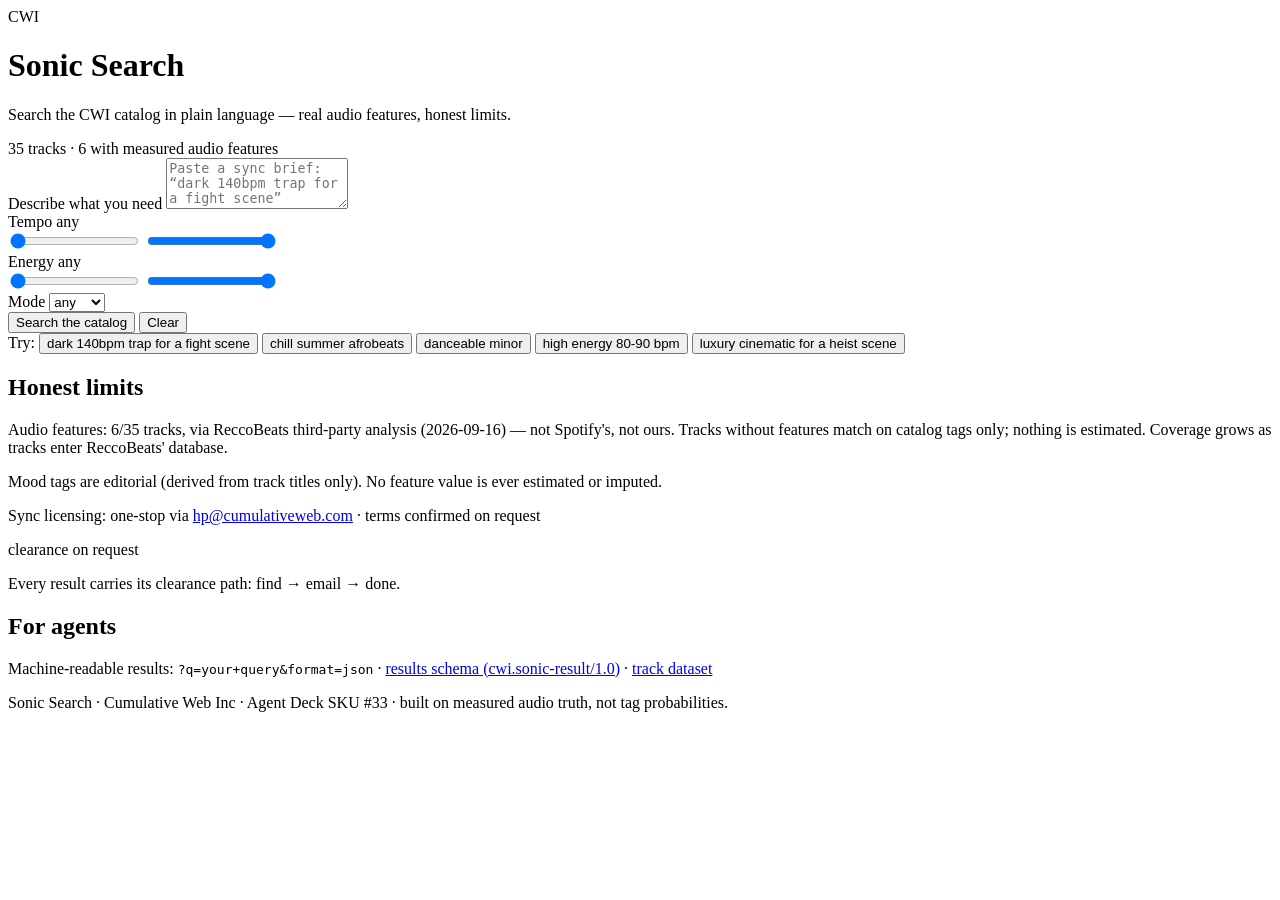
==== index.html @ 6a8771ff "Sonic Search v1: index.html" ====
<!DOCTYPE html>
<html lang="en">
<head>
<meta charset="utf-8">
<meta name="viewport" content="width=device-width, initial-scale=1">
<title>Sonic Search — natural-language search over the CWI catalog</title>
<meta name="description" content="Search the Cumulative Web Inc music catalog in plain language: paste a sync brief, set numeric filters, get ranked tracks with transparent, value-cited scoring.">
<link rel="stylesheet" href="styles.css">
<script src="https://cumulativewebinc.github.io/cwi-i18n/i18n.js" data-app="sonic-search"></script>
</head>
<body>
<header class="site-header">
  <div class="brand">
    <div class="brand-badge">CWI</div>
    <div>
      <h1 data-i18n="app.title">Sonic Search</h1>
      <p class="tagline" data-i18n="app.tagline">Search the CWI catalog in plain language — real audio features, honest limits.</p>
    </div>
  </div>
  <div class="coverage-pill" data-i18n="app.coverage">35 tracks · 6 with measured audio features</div>
</header>

<main>
  <section class="search-panel">
    <label class="big-label" for="q" data-i18n="search.label">Describe what you need</label>
    <textarea id="q" rows="3" data-i18n-ph="search.placeholder"
      placeholder="Paste a sync brief: “dark 140bpm trap for a fight scene”"></textarea>

    <div class="chips">
      <div class="chip">
        <label for="tempoMin">Tempo <span id="tempoVal">any</span></label>
        <div class="sliders">
          <input type="range" id="tempoMin" min="60" max="180" step="5" value="60" aria-label="Minimum tempo (BPM)">
          <input type="range" id="tempoMax" min="60" max="180" step="5" value="180" aria-label="Maximum tempo (BPM)">
        </div>
      </div>
      <div class="chip">
        <label for="energyMin">Energy <span id="energyVal">any</span></label>
        <div class="sliders">
          <input type="range" id="energyMin" min="0" max="100" step="5" value="0" aria-label="Minimum energy">
          <input type="range" id="energyMax" min="0" max="100" step="5" value="100" aria-label="Maximum energy">
        </div>
      </div>
      <div class="chip">
        <label for="modeSel" data-i18n="search.mode">Mode</label>
        <select id="modeSel">
          <option value="" data-i18n="search.mode_any">any</option>
          <option value="minor" data-i18n="search.mode_minor">minor</option>
          <option value="major" data-i18n="search.mode_major">major</option>
        </select>
      </div>
    </div>

    <div class="actions">
      <button id="searchBtn" class="primary" data-i18n="search.button">Search the catalog</button>
      <button id="clearBtn" class="ghost" data-i18n="search.clear">Clear</button>
    </div>

    <div class="examples">
      <span class="examples-label" data-i18n="search.examples">Try:</span>
      <button class="example" data-q="dark 140bpm trap for a fight scene">dark 140bpm trap for a fight scene</button>
      <button class="example" data-q="chill summer afrobeats">chill summer afrobeats</button>
      <button class="example" data-q="danceable minor">danceable minor</button>
      <button class="example" data-q="high energy 80-90 bpm">high energy 80-90 bpm</button>
      <button class="example" data-q="luxury cinematic for a heist scene">luxury cinematic for a heist scene</button>
    </div>
  </section>

  <section id="parsedPanel" class="parsed-panel" hidden>
    <h2 data-i18n="parsed.title">What we heard</h2>
    <div id="parsedChips" class="parsed-chips"></div>
  </section>

  <section id="results" class="results" aria-live="polite"></section>

  <section class="limits-panel">
    <h2 data-i18n="limits.title">Honest limits</h2>
    <p class="limits-text">Audio features: 6/35 tracks, via ReccoBeats third-party analysis (2026-09-16) — not Spotify's, not ours. Tracks without features match on catalog tags only; nothing is estimated. Coverage grows as tracks enter ReccoBeats' database.</p>
    <p class="limits-sub" data-i18n="limits.sub">Mood tags are editorial (derived from track titles only). No feature value is ever estimated or imputed.</p>
  </section>

  <section class="clearance-panel">
    <p class="clearance-line">Sync licensing: one-stop via <a href="mailto:hp@cumulativeweb.com">hp@cumulativeweb.com</a> · terms confirmed on request</p>
    <p><span class="badge clear">clearance on request</span></p>
    <p class="clearance-note" data-i18n="clearance.note">Every result carries its clearance path: find → email → done.</p>
  </section>

  <section class="agent-panel">
    <h2 data-i18n="agent.title">For agents</h2>
    <p><span data-i18n="agent.line1">Machine-readable results:</span>
      <code>?q=<span data-i18n="agent.yourquery">your+query</span>&amp;format=json</code>
      · <a href="results.schema.json" data-i18n="agent.schema">results schema (cwi.sonic-result/1.0)</a>
      · <a href="data.json" data-i18n="agent.data">track dataset</a></p>
  </section>
</main>

<footer>
  <p data-i18n="footer.line">Sonic Search · Cumulative Web Inc · Agent Deck SKU #33 · built on measured audio truth, not tag probabilities.</p>
</footer>

<script src="engine.js"></script>
<script src="app.js"></script>
</body>
</html>
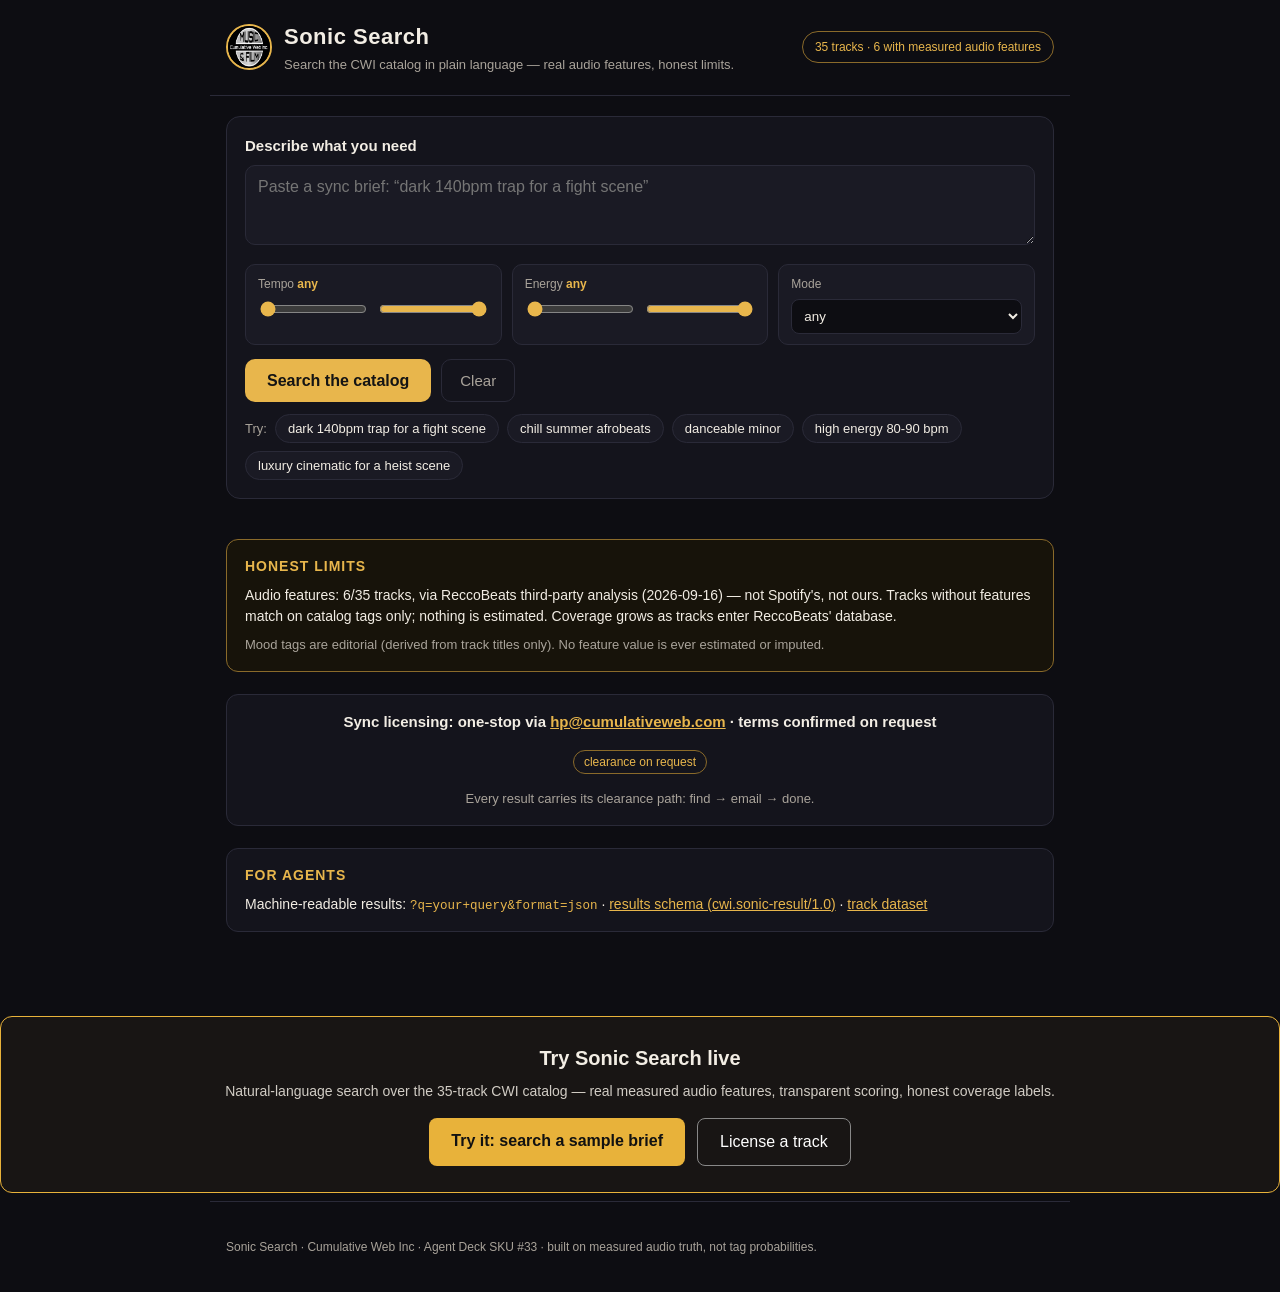
==== commit 09533e14: "OS retrofit Wave 2 (slot 18): official CWI logo in header, CTA+try-link strip, metadata (llms.txt, a" ====
--- a/index.html
+++ b/index.html
@@ -7,11 +7,44 @@
 <meta name="description" content="Search the Cumulative Web Inc music catalog in plain language: paste a sync brief, set numeric filters, get ranked tracks with transparent, value-cited scoring.">
 <link rel="stylesheet" href="styles.css">
 <script src="https://cumulativewebinc.github.io/cwi-i18n/i18n.js" data-app="sonic-search"></script>
+<link rel="canonical" href="https://cumulativewebinc.github.io/cwi-sonic-search/">
+<meta property="og:type" content="website">
+<meta property="og:site_name" content="Cumulative Web Inc">
+<meta property="og:title" content="Sonic Search — Cumulative Web Inc">
+<meta property="og:description" content="Natural-language search over the 35-track CWI catalog — real measured audio features, transparent scoring, honest coverage labels.">
+<meta property="og:url" content="https://cumulativewebinc.github.io/cwi-sonic-search/">
+<meta property="og:image" content="https://cumulativewebinc.github.io/cwi-sonic-search/brand/logo.jpg">
+<meta name="twitter:card" content="summary_large_image">
+<meta name="twitter:title" content="Sonic Search — Cumulative Web Inc">
+<meta name="twitter:description" content="Natural-language search over the 35-track CWI catalog — real measured audio features, transparent scoring, honest coverage labels.">
+<meta name="twitter:image" content="https://cumulativewebinc.github.io/cwi-sonic-search/brand/logo.jpg">
+<script type="application/ld+json">
+{
+  "@context": "https://schema.org",
+  "@type": "WebApplication",
+  "name": "Sonic Search",
+  "url": "https://cumulativewebinc.github.io/cwi-sonic-search/",
+  "description": "Natural-language search over the 35-track CWI catalog \u2014 real measured audio features, transparent scoring, honest coverage labels.",
+  "applicationCategory": "DeveloperApplication",
+  "operatingSystem": "Web",
+  "browserRequirements": "Requires JavaScript",
+  "offers": {
+    "@type": "Offer",
+    "price": "0",
+    "priceCurrency": "USD"
+  },
+  "provider": {
+    "@type": "Organization",
+    "name": "Cumulative Web Inc",
+    "url": "https://cumulativeweb.com"
+  }
+}
+</script>
 </head>
 <body>
 <header class="site-header">
   <div class="brand">
-    <div class="brand-badge">CWI</div>
+    <img class="brand-badge" src="brand/logo.jpg" alt="Cumulative Web Inc">
     <div>
       <h1 data-i18n="app.title">Sonic Search</h1>
       <p class="tagline" data-i18n="app.tagline">Search the CWI catalog in plain language — real audio features, honest limits.</p>
@@ -94,6 +127,16 @@
   </section>
 </main>
 
+
+<section class="os-cta" style="margin:36px 0 8px;padding:26px 20px;border:1px solid #e8b23a;border-radius:12px;text-align:center;background:rgba(232,178,58,.05)">
+  <h2 style="margin:0 0 8px;font-size:20px">Try Sonic Search live</h2>
+  <p style="margin:0 0 16px;font-size:14px;opacity:.85">Natural-language search over the 35-track CWI catalog — real measured audio features, transparent scoring, honest coverage labels.</p>
+  <p style="margin:0;display:flex;gap:12px;justify-content:center;flex-wrap:wrap">
+    <a href="https://cumulativewebinc.github.io/cwi-sonic-search/?q=dark%20trap%20fight%20scene" style="display:inline-block;background:#e8b23a;color:#111;font-weight:700;text-decoration:none;padding:11px 22px;border-radius:8px">Try it: search a sample brief</a>
+    <a href="mailto:hp@cumulativeweb.com?subject=Sync%20license%20inquiry" style="display:inline-block;color:#fff;text-decoration:none;padding:11px 22px;border-radius:8px;border:1px solid #888">License a track</a>
+  </p>
+</section>
+
 <footer>
   <p data-i18n="footer.line">Sonic Search · Cumulative Web Inc · Agent Deck SKU #33 · built on measured audio truth, not tag probabilities.</p>
 </footer>
--- a/styles.css
+++ b/styles.css
@@ -0,0 +1,139 @@
+:root {
+  --bg: #0d0d12;
+  --bg2: #14141c;
+  --card: #1a1a24;
+  --line: #2a2a38;
+  --text: #f2ede4;
+  --muted: #a9a39a;
+  --gold: #e8b64c;
+  --gold-dim: #8a6a2a;
+  --green: #4caf7d;
+  --amber: #d98e3a;
+  --mono: ui-monospace, SFMono-Regular, Menlo, Consolas, monospace;
+}
+* { box-sizing: border-box; }
+body {
+  margin: 0; background: var(--bg); color: var(--text);
+  font-family: -apple-system, BlinkMacSystemFont, "Segoe UI", Inter, Roboto, sans-serif;
+  line-height: 1.5;
+}
+main { max-width: 860px; margin: 0 auto; padding: 0 16px 48px; }
+
+.site-header {
+  max-width: 860px; margin: 0 auto; padding: 20px 16px;
+  display: flex; justify-content: space-between; align-items: center; gap: 12px; flex-wrap: wrap;
+  border-bottom: 1px solid var(--line);
+}
+.brand { display: flex; gap: 12px; align-items: center; }
+.brand-badge {
+  width: 46px; height: 46px; border-radius: 50%;
+  border: 2px solid var(--gold);
+  object-fit: cover; letter-spacing: 1px; font-size: 15px; flex: none;
+}
+.brand h1 { margin: 0; font-size: 22px; letter-spacing: .5px; }
+.tagline { margin: 2px 0 0; color: var(--muted); font-size: 13px; }
+.coverage-pill {
+  font-size: 12px; color: var(--gold); border: 1px solid var(--gold-dim);
+  border-radius: 999px; padding: 6px 12px; white-space: nowrap;
+}
+
+.search-panel { background: var(--bg2); border: 1px solid var(--line); border-radius: 14px; padding: 18px; margin-top: 20px; }
+.big-label { font-weight: 700; font-size: 15px; display: block; margin-bottom: 8px; }
+#q {
+  width: 100%; background: var(--card); color: var(--text);
+  border: 1px solid var(--line); border-radius: 10px; padding: 12px;
+  font-size: 16px; resize: vertical; font-family: inherit;
+}
+#q:focus { outline: 2px solid var(--gold-dim); border-color: var(--gold); }
+
+.chips { display: grid; grid-template-columns: 1fr 1fr 1fr; gap: 10px; margin-top: 12px; }
+@media (max-width: 640px) { .chips { grid-template-columns: 1fr; } }
+.chip { background: var(--card); border: 1px solid var(--line); border-radius: 10px; padding: 10px 12px; }
+.chip label { font-size: 12px; color: var(--muted); display: block; margin-bottom: 6px; }
+.chip label span { color: var(--gold); font-weight: 700; }
+.sliders { display: flex; gap: 8px; }
+.sliders input[type=range] { width: 100%; accent-color: var(--gold); }
+.chip select {
+  width: 100%; background: var(--bg); color: var(--text);
+  border: 1px solid var(--line); border-radius: 8px; padding: 8px;
+}
+
+.actions { display: flex; gap: 10px; margin-top: 14px; }
+button.primary {
+  background: var(--gold); color: #141414; border: none; border-radius: 10px;
+  padding: 12px 22px; font-size: 16px; font-weight: 700; cursor: pointer;
+}
+button.ghost {
+  background: transparent; color: var(--muted); border: 1px solid var(--line);
+  border-radius: 10px; padding: 12px 18px; font-size: 15px; cursor: pointer;
+}
+.examples { margin-top: 12px; display: flex; flex-wrap: wrap; gap: 8px; align-items: center; }
+.examples-label { font-size: 13px; color: var(--muted); }
+button.example {
+  background: var(--card); color: var(--text); border: 1px solid var(--line);
+  border-radius: 999px; padding: 6px 12px; font-size: 13px; cursor: pointer;
+}
+button.example:hover { border-color: var(--gold); }
+
+.parsed-panel { margin-top: 16px; background: var(--bg2); border: 1px solid var(--line); border-radius: 12px; padding: 14px 18px; }
+.parsed-panel h2 { margin: 0 0 8px; font-size: 14px; color: var(--muted); text-transform: uppercase; letter-spacing: 1px; }
+.parsed-chips { display: flex; flex-wrap: wrap; gap: 8px; }
+.parsed-chip {
+  background: #23230f; border: 1px solid var(--gold-dim); color: var(--gold);
+  border-radius: 8px; padding: 4px 10px; font-size: 13px; font-family: var(--mono);
+}
+
+.results { margin-top: 18px; display: flex; flex-direction: column; gap: 14px; }
+.result-count { color: var(--muted); font-size: 14px; }
+.card {
+  background: var(--card); border: 1px solid var(--line); border-radius: 12px;
+  padding: 16px; display: flex; flex-direction: column; gap: 10px;
+}
+.card.top { border-color: var(--gold-dim); }
+.card-head { display: flex; justify-content: space-between; gap: 10px; align-items: flex-start; }
+.card-title { margin: 0; font-size: 18px; }
+.card-artist { color: var(--muted); font-size: 14px; margin: 2px 0 0; }
+.rank-badge {
+  background: var(--gold); color: #141414; font-weight: 800; border-radius: 8px;
+  padding: 4px 10px; font-size: 14px; flex: none;
+}
+.score-bar { height: 8px; background: var(--bg); border-radius: 4px; overflow: hidden; }
+.score-fill { height: 100%; background: linear-gradient(90deg, var(--gold-dim), var(--gold)); }
+.score-num { font-family: var(--mono); font-size: 13px; color: var(--gold); }
+.reason {
+  font-family: var(--mono); font-size: 12.5px; color: #d8d2c6;
+  background: var(--bg); border: 1px solid var(--line); border-radius: 8px; padding: 10px 12px;
+}
+.badges { display: flex; flex-wrap: wrap; gap: 8px; }
+.badge {
+  font-size: 12px; border-radius: 999px; padding: 4px 10px; border: 1px solid var(--line); color: var(--muted);
+}
+.badge.audio { border-color: var(--green); color: var(--green); }
+.badge.tagonly { border-color: var(--amber); color: var(--amber); }
+.badge.clear { border-color: var(--gold-dim); color: var(--gold); }
+.card iframe { border-radius: 8px; border: none; width: 100%; height: 152px; }
+.card-actions { display: flex; gap: 10px; flex-wrap: wrap; }
+.card-actions a, .card-actions button {
+  font-size: 13px; color: var(--gold); background: transparent; border: 1px solid var(--gold-dim);
+  border-radius: 8px; padding: 6px 12px; text-decoration: none; cursor: pointer;
+}
+.no-audio { color: var(--muted); font-size: 13px; font-style: italic; }
+
+.limits-panel, .clearance-panel, .agent-panel {
+  margin-top: 22px; border-radius: 12px; padding: 16px 18px;
+}
+.limits-panel { background: #17130a; border: 1px solid var(--gold-dim); }
+.limits-panel h2, .agent-panel h2 { margin: 0 0 8px; font-size: 14px; text-transform: uppercase; letter-spacing: 1px; color: var(--gold); }
+.limits-text { margin: 0; font-size: 14px; }
+.limits-sub { margin: 8px 0 0; font-size: 13px; color: var(--muted); }
+.clearance-panel { background: var(--bg2); border: 1px solid var(--line); text-align: center; }
+.clearance-line { margin: 0; font-size: 15px; font-weight: 600; }
+.clearance-line a { color: var(--gold); }
+.clearance-note { margin: 6px 0 0; font-size: 13px; color: var(--muted); }
+.agent-panel { background: var(--bg2); border: 1px solid var(--line); }
+.agent-panel p { margin: 0; font-size: 14px; }
+.agent-panel code { font-family: var(--mono); font-size: 12.5px; color: var(--gold); }
+.agent-panel a { color: var(--gold); }
+
+footer { max-width: 860px; margin: 0 auto; padding: 24px 16px; color: var(--muted); font-size: 12px; border-top: 1px solid var(--line); }
+.json-pre { white-space: pre-wrap; word-break: break-word; font-family: var(--mono); font-size: 12px; padding: 16px; }
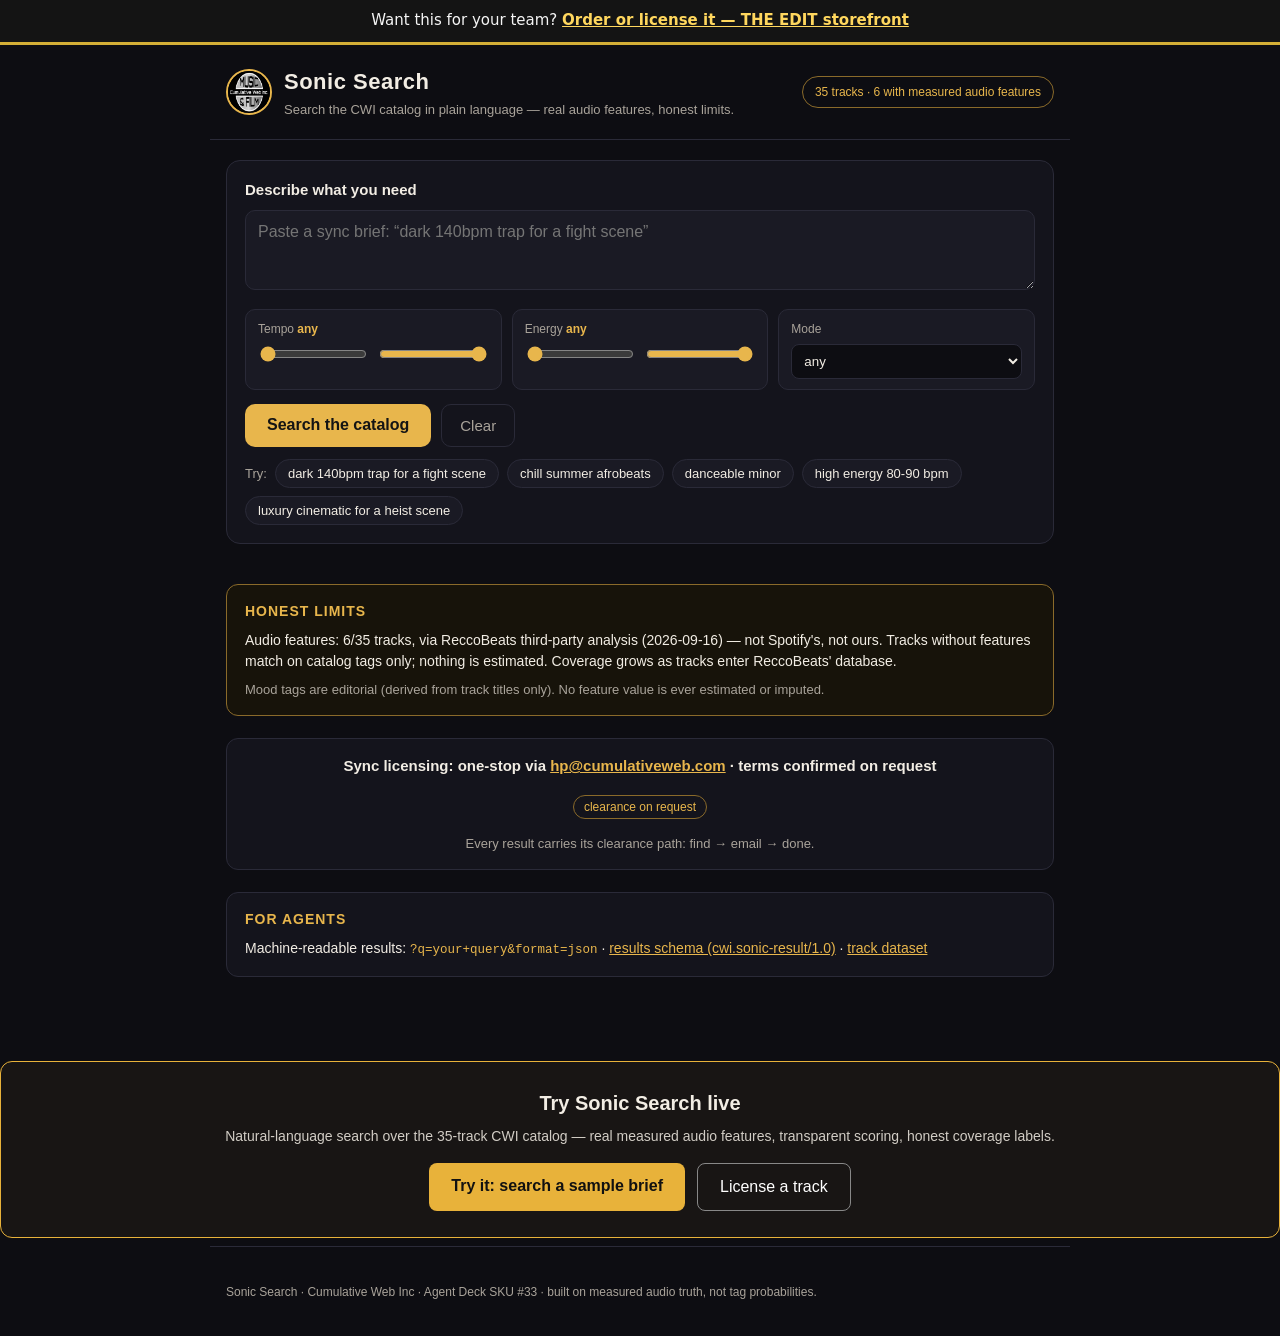
==== commit 793fbb7e: "Wire THE EDIT storefront CTA (order/license banner)" ====
--- a/index.html
+++ b/index.html
@@ -42,6 +42,8 @@
 </script>
 </head>
 <body>
+<!-- CWI-STORE-CTA -->
+<div style="background:#141414;color:#f5f5f5;text-align:center;padding:10px 16px;font-family:system-ui,-apple-system,'Segoe UI',sans-serif;font-size:15px;line-height:1.45;border-bottom:3px solid #d4af37">Want this for your team? <a href="https://cumulativewebinc.github.io/cwi-edit/" style="color:#ffd75e;font-weight:700;text-decoration:underline">Order or license it — THE EDIT storefront</a></div>
 <header class="site-header">
   <div class="brand">
     <img class="brand-badge" src="brand/logo.jpg" alt="Cumulative Web Inc">
